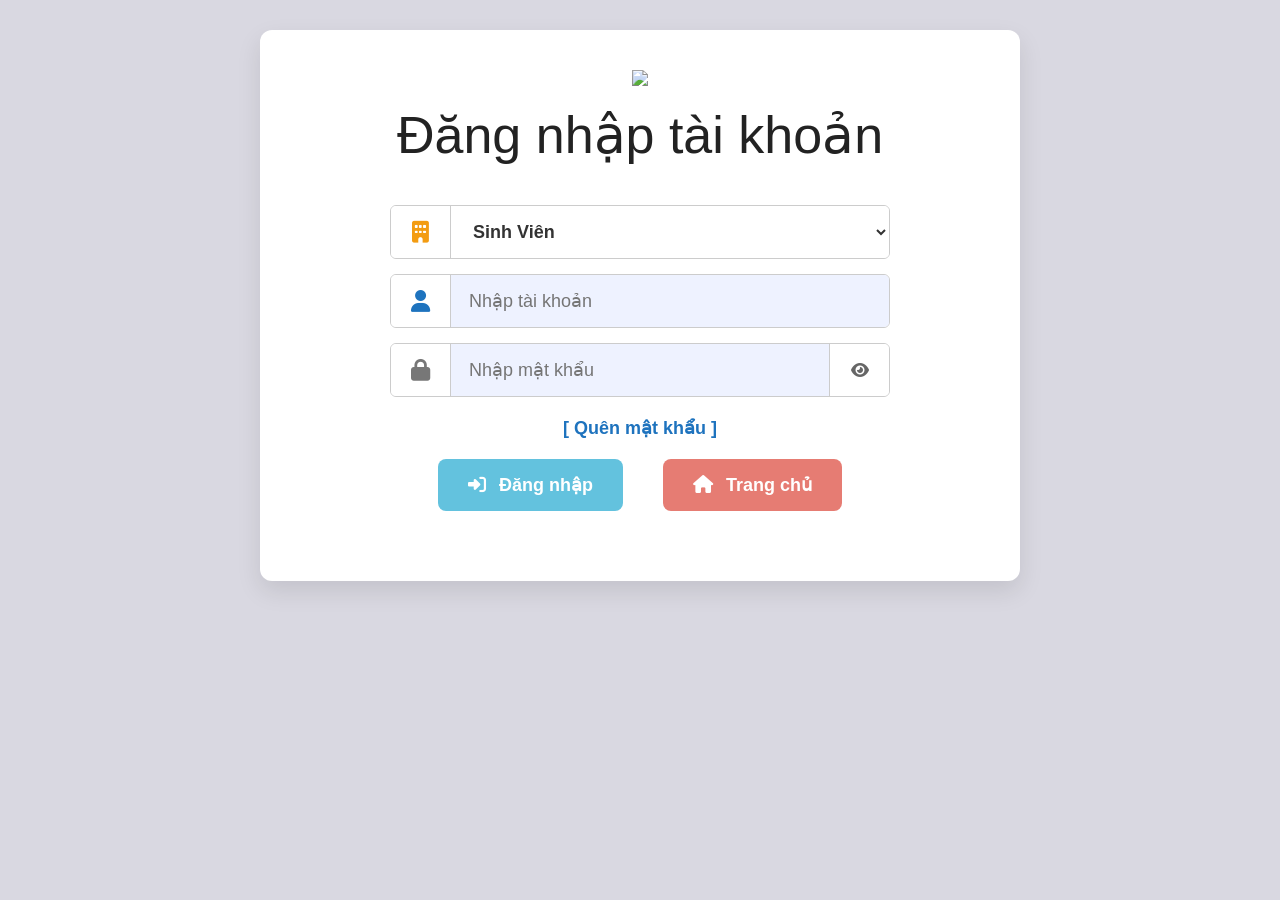
==== admin.html @ 7f50b0c2 "up" ====
<!DOCTYPE html>
<html lang="vi">

<head>
    <meta charset="UTF-8">
    <meta name="viewport" content="width=device-width, initial-scale=1.0">
    <title>Đăng nhập hệ thống</title>

    <!-- FONT AWESOME -->
    <link rel="stylesheet"
    href="https://cdnjs.cloudflare.com/ajax/libs/font-awesome/6.5.1/css/all.min.css">

    <!-- LINK CSS -->
    <link rel="stylesheet" href="css/style.css">
</head>

<body>

    <div class="login-container">

        <!-- LOGO -->
        <div class="logo">
            <img src="https://upload.wikimedia.org/wikipedia/commons/thumb/0/08/Orange_sun_icon.svg/512px-Orange_sun_icon.svg.png">
        </div>

        <h1>Đăng nhập tài khoản</h1>

        <!-- ROLE -->
        <div class="form-group">

            <div class="icon-box orange">
                <i class="fa-solid fa-building"></i>
            </div>

            <select id="role">
                <option>Sinh Viên</option>
                <option>Giảng Viên</option>
                <option>Quản Trị</option>
            </select>

        </div>

        <!-- USERNAME -->
        <div class="form-group">

            <div class="icon-box blue">
                <i class="fa-solid fa-user"></i>
            </div>

            <input type="text"
            id="username"
            placeholder="Nhập tài khoản">

        </div>

        <!-- PASSWORD -->
        <div class="form-group">

            <div class="icon-box gray">
                <i class="fa-solid fa-lock"></i>
            </div>

            <input type="password"
            id="password"
            placeholder="Nhập mật khẩu">

            <div class="eye"
            onclick="togglePassword()">

                <i class="fa-solid fa-eye"></i>

            </div>

        </div>

        <!-- FORGOT -->
        <a href="#"
        class="forgot"
        onclick="forgotPassword()">

            [ Quên mật khẩu ]

        </a>

        <!-- BUTTON -->
        <div class="btn-group">

            <!-- NÚT ĐĂNG NHẬP -->
            <button class="btn btn-login"
            onclick="login()">

                <i class="fa-solid fa-right-to-bracket"></i>

                Đăng nhập

            </button>

            <!-- NÚT TRANG CHỦ -->
            <button class="btn btn-home"
            onclick="goHome()">

                <i class="fa-solid fa-house"></i>

                Trang chủ

            </button>

        </div>

    </div>

    <!-- LINK FILE JAVASCRIPT -->
    <script src="js/admin.js"></script>

</body>
</html>
---- css/style.css ----
*{
      margin:0;
      padding:0;
      box-sizing:border-box;
      font-family:Arial, Helvetica, sans-serif;
    }

    body{
      background:#d9d8e1;
      display:flex;
      justify-content:center;
      align-items:flex-start;
      min-height:100vh;
      padding-top:30px;
    }

    .login-container{
      width:760px;
      background:#fff;
      border-radius:12px;
      padding:40px 0 70px;
      text-align:center;
      box-shadow:0 10px 25px rgba(0,0,0,0.1);
    }

    .logo img{
      width:120px;
      margin-bottom:15px;
    }

    h1{
      font-size:52px;
      font-weight:400;
      margin-bottom:40px;
      color:#222;
    }

    .form-group{
      width:500px;
      margin:15px auto;
      display:flex;
      align-items:center;
      border:1px solid #ccc;
      border-radius:6px;
      overflow:hidden;
      background:#fff;
    }

    .icon-box{
      width:60px;
      height:52px;
      display:flex;
      align-items:center;
      justify-content:center;
      border-right:1px solid #ccc;
      font-size:22px;
      background:#fff;
    }

    .orange{
      color:#f39c12;
    }

    .blue{
      color:#1e73be;
    }

    .gray{
      color:#777;
    }

    select,
    input{
      flex:1;
      height:52px;
      border:none;
      outline:none;
      padding:0 18px;
      font-size:18px;
      background:#eef2ff;
    }

    select{
      background:#fff;
      font-weight:bold;
      color:#333;
    }

    .eye{
      width:60px;
      height:52px;
      display:flex;
      align-items:center;
      justify-content:center;
      border-left:1px solid #ccc;
      cursor:pointer;
      background:#fff;
      color:#666;
    }

    .forgot{
      display:block;
      margin:20px 0;
      color:#1e73be;
      text-decoration:none;
      font-size:18px;
      font-weight:bold;
    }

    .forgot:hover{
      text-decoration:underline;
    }

    .btn-group{
      display:flex;
      justify-content:center;
      gap:40px;
    }

    .btn{
      border:none;
      padding:15px 30px;
      font-size:18px;
      border-radius:8px;
      color:white;
      cursor:pointer;
      font-weight:bold;
      transition:0.3s;
    }

    .btn:hover{
      transform:scale(1.05);
      opacity:0.9;
    }

    .btn-login{
      background:#63c2de;
    }

    .btn-home{
      background:#e67c73;
    }

    .btn i{
      margin-right:8px;
    }

    @media(max-width:768px){

      .login-container{
        width:95%;
      }

      .form-group{
        width:92%;
      }

      h1{
        font-size:40px;
      }

      .btn-group{
        flex-direction:column;
        align-items:center;
        gap:15px;
      }
    }
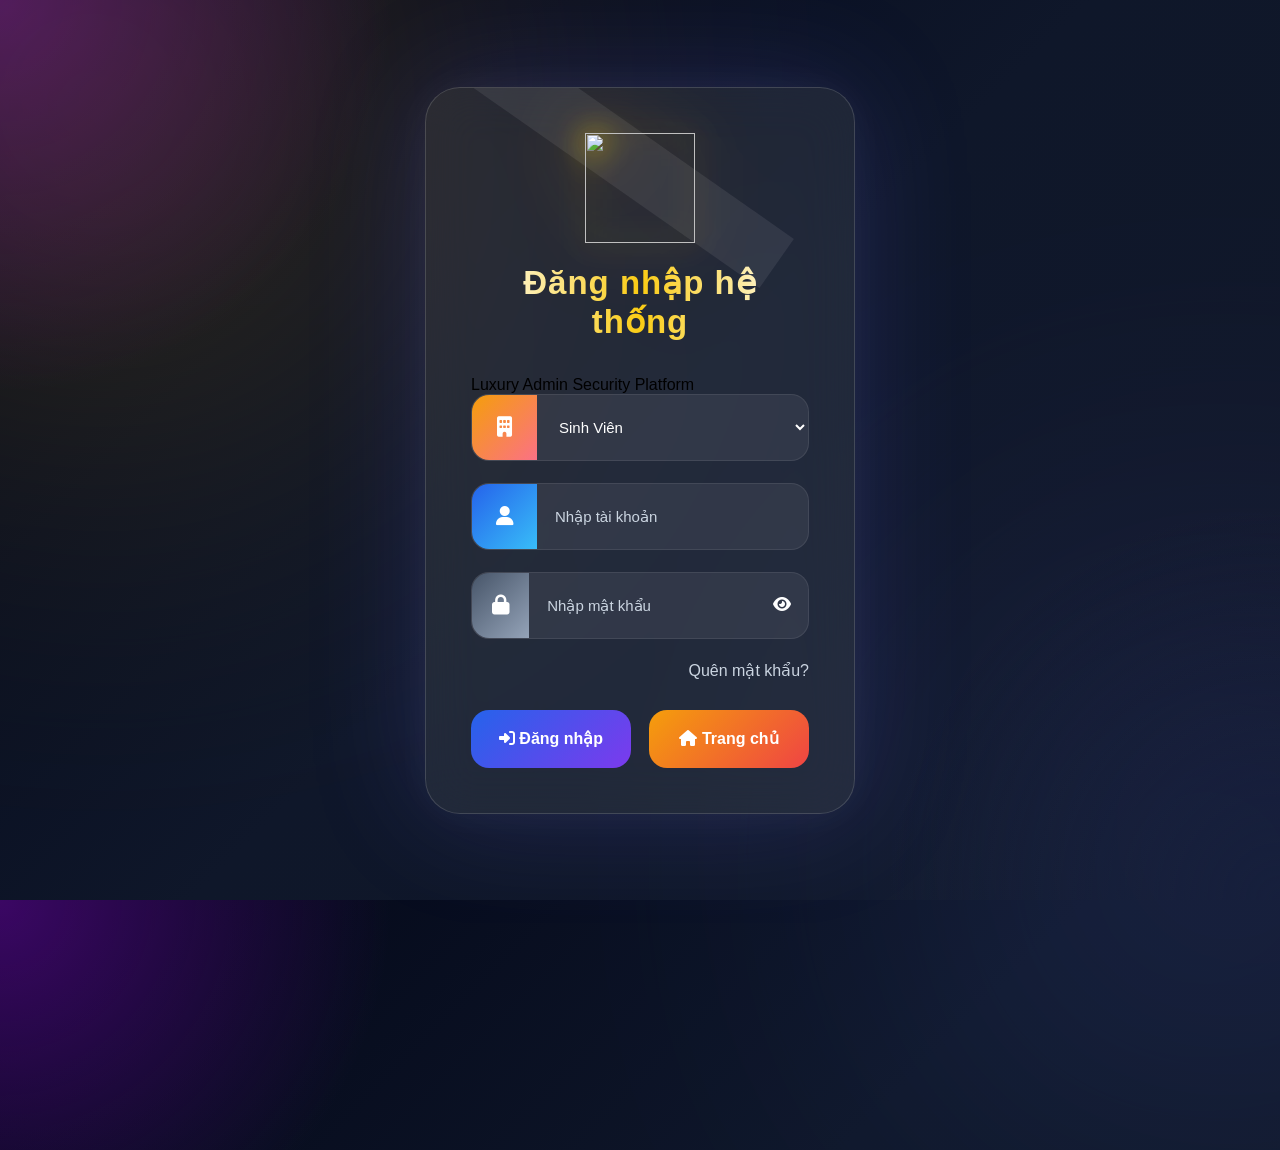
==== commit c92cb97c: "up" ====
--- a/admin.html
+++ b/admin.html
@@ -3,19 +3,36 @@
 
 <head>
     <meta charset="UTF-8">
-    <meta name="viewport" content="width=device-width, initial-scale=1.0">
-    <title>Đăng nhập hệ thống</title>
+    <meta name="viewport"
+    content="width=device-width, initial-scale=1.0">
+
+    <title>Luxury Login System</title>
 
     <!-- FONT AWESOME -->
     <link rel="stylesheet"
     href="https://cdnjs.cloudflare.com/ajax/libs/font-awesome/6.5.1/css/all.min.css">
 
-    <!-- LINK CSS -->
-    <link rel="stylesheet" href="css/style.css">
+    <!-- CSS -->
+<link rel="stylesheet" href="css/style.css">
+    <a href="index.html"></a>
+    <a href="index2.html"></a>
 </head>
 
 <body>
+        <a href="index.html"></a>
+        <a href="index2.html"></a>
 
+    <!-- BACKGROUND -->
+    <div class="bg-animation">
+
+        <span></span>
+        <span></span>
+        <span></span>
+        <span></span>
+
+    </div>
+
+    <!-- LOGIN -->
     <div class="login-container">
 
         <!-- LOGO -->
@@ -23,7 +40,12 @@
             <img src="https://upload.wikimedia.org/wikipedia/commons/thumb/0/08/Orange_sun_icon.svg/512px-Orange_sun_icon.svg.png">
         </div>
 
-        <h1>Đăng nhập tài khoản</h1>
+        <!-- TITLE -->
+        <h1>Đăng nhập hệ thống</h1>
+
+        <p class="sub-title">
+            Luxury Admin Security Platform
+        </p>
 
         <!-- ROLE -->
         <div class="form-group">
@@ -33,9 +55,11 @@
             </div>
 
             <select id="role">
+
                 <option>Sinh Viên</option>
                 <option>Giảng Viên</option>
                 <option>Quản Trị</option>
+
             </select>
 
         </div>
@@ -78,29 +102,25 @@
         class="forgot"
         onclick="forgotPassword()">
 
-            [ Quên mật khẩu ]
+            Quên mật khẩu?
 
         </a>
 
         <!-- BUTTON -->
         <div class="btn-group">
 
-            <!-- NÚT ĐĂNG NHẬP -->
             <button class="btn btn-login"
             onclick="login()">
 
                 <i class="fa-solid fa-right-to-bracket"></i>
-
                 Đăng nhập
 
             </button>
 
-            <!-- NÚT TRANG CHỦ -->
             <button class="btn btn-home"
             onclick="goHome()">
 
                 <i class="fa-solid fa-house"></i>
-
                 Trang chủ
 
             </button>
@@ -109,7 +129,6 @@
 
     </div>
 
-    <!-- LINK FILE JAVASCRIPT -->
     <script src="js/admin.js"></script>
 
 </body>
--- a/css/style.css
+++ b/css/style.css
@@ -1,167 +1,462 @@
- *{
-      margin:0;
-      padding:0;
-      box-sizing:border-box;
-      font-family:Arial, Helvetica, sans-serif;
-    }
-
-    body{
-      background:#d9d8e1;
-      display:flex;
-      justify-content:center;
-      align-items:flex-start;
-      min-height:100vh;
-      padding-top:30px;
-    }
+/* =========================
+   RESET
+========================= */
+*{
+    margin:0;
+    padding:0;
+    box-sizing:border-box;
+    font-family:'Poppins',sans-serif;
+}
+
+body{
+    height:100vh;
+    overflow:hidden;
+
+    display:flex;
+    justify-content:center;
+    align-items:center;
+
+    background:
+    radial-gradient(circle at top left,#3b0764 0%,transparent 25%),
+    radial-gradient(circle at bottom right,#0f172a 0%,transparent 25%),
+    linear-gradient(135deg,#020617,#0f172a,#111827);
+
+    position:relative;
+}
+
+/* =========================
+   ANIMATION BACKGROUND
+========================= */
+
+body::before{
+    content:"";
+    position:absolute;
+    width:700px;
+    height:700px;
+    background:linear-gradient(45deg,#f59e0b,#facc15,#fb7185);
+
+    border-radius:50%;
+    filter:blur(180px);
+
+    opacity:0.18;
+
+    top:-250px;
+    left:-250px;
+
+    animation:moveGlow 10s infinite alternate;
+}
+
+body::after{
+    content:"";
+    position:absolute;
+    width:600px;
+    height:600px;
+
+    background:linear-gradient(45deg,#38bdf8,#6366f1,#8b5cf6);
+
+    border-radius:50%;
+    filter:blur(180px);
+
+    opacity:0.15;
+
+    bottom:-250px;
+    right:-250px;
+
+    animation:moveGlow2 12s infinite alternate;
+}
+
+/* =========================
+   LOGIN BOX
+========================= */
+
+.login-container{
+    width:430px;
+
+    padding:45px;
+
+    border-radius:35px;
+
+    background:rgba(255,255,255,0.08);
+
+    backdrop-filter:blur(25px);
+
+    border:1px solid rgba(255,255,255,0.15);
+
+    box-shadow:
+    0 0 40px rgba(255,255,255,0.05),
+    0 0 120px rgba(99,102,241,0.2);
+
+    position:relative;
+    z-index:10;
+
+    overflow:hidden;
+
+    animation:showBox 1s ease;
+}
+
+/* SHINE EFFECT */
+
+.login-container::before{
+    content:"";
+    position:absolute;
+
+    width:200%;
+    height:60px;
+
+    background:rgba(255,255,255,0.08);
+
+    transform:rotate(35deg);
+
+    top:-100px;
+    left:-100%;
+
+    animation:shine 5s infinite linear;
+}
+
+/* =========================
+   LOGO
+========================= */
+
+.logo{
+    display:flex;
+    justify-content:center;
+    margin-bottom:20px;
+}
+
+.logo img{
+    width:110px;
+    height:110px;
+
+    object-fit:cover;
+
+    filter:
+    drop-shadow(0 0 15px gold)
+    drop-shadow(0 0 40px orange);
+
+    animation:floatLogo 4s infinite ease-in-out;
+}
+
+/* =========================
+   TITLE
+========================= */
+
+h1{
+    text-align:center;
+    color:white;
+
+    font-size:33px;
+    font-weight:700;
+
+    margin-bottom:35px;
+
+    background:linear-gradient(to right,#fff,#facc15,#fff);
+
+    -webkit-background-clip:text;
+    -webkit-text-fill-color:transparent;
+
+    letter-spacing:1px;
+}
+
+/* =========================
+   FORM GROUP
+========================= */
+
+.form-group{
+    display:flex;
+    align-items:center;
+
+    margin-bottom:22px;
+
+    background:rgba(255,255,255,0.07);
+
+    border:1px solid rgba(255,255,255,0.08);
+
+    border-radius:18px;
+
+    overflow:hidden;
+
+    transition:0.4s;
+}
+
+.form-group:hover{
+    transform:translateY(-4px) scale(1.02);
+
+    box-shadow:
+    0 10px 30px rgba(255,255,255,0.08),
+    0 0 25px rgba(59,130,246,0.25);
+}
+
+/* =========================
+   ICON
+========================= */
+
+.icon-box{
+    width:65px;
+    height:65px;
+
+    display:flex;
+    justify-content:center;
+    align-items:center;
+
+    color:white;
+    font-size:20px;
+}
+
+.orange{
+    background:linear-gradient(135deg,#f59e0b,#fb7185);
+}
+
+.blue{
+    background:linear-gradient(135deg,#2563eb,#38bdf8);
+}
+
+.gray{
+    background:linear-gradient(135deg,#475569,#94a3b8);
+}
+
+/* =========================
+   INPUT
+========================= */
+
+.form-group input,
+.form-group select{
+    flex:1;
+
+    height:65px;
+
+    border:none;
+    outline:none;
+
+    background:transparent;
+
+    color:white;
+
+    padding:0 18px;
+
+    font-size:15px;
+}
+
+.form-group input::placeholder{
+    color:#cbd5e1;
+}
+
+select option{
+    color:black;
+}
+
+/* =========================
+   EYE
+========================= */
+
+.eye{
+    width:60px;
+
+    text-align:center;
+
+    color:white;
+
+    cursor:pointer;
+
+    transition:0.3s;
+}
+
+.eye:hover{
+    color:#facc15;
+    transform:scale(1.2);
+}
+
+/* =========================
+   FORGOT
+========================= */
+
+.forgot{
+    display:block;
+
+    text-align:right;
+
+    color:#cbd5e1;
+
+    text-decoration:none;
+
+    margin-bottom:30px;
+
+    transition:0.3s;
+}
+
+.forgot:hover{
+    color:#facc15;
+    letter-spacing:1px;
+}
+
+/* =========================
+   BUTTONS
+========================= */
+
+.btn-group{
+    display:flex;
+    gap:18px;
+}
+
+.btn{
+    flex:1;
+
+    height:58px;
+
+    border:none;
+
+    border-radius:18px;
+
+    color:white;
+
+    font-size:16px;
+    font-weight:600;
+
+    cursor:pointer;
+
+    transition:0.4s;
+
+    position:relative;
+
+    overflow:hidden;
+}
+
+.btn::before{
+    content:"";
+    position:absolute;
+
+    width:0%;
+    height:100%;
+
+    background:rgba(255,255,255,0.2);
+
+    top:0;
+    left:0;
+
+    transition:0.5s;
+}
+
+.btn:hover::before{
+    width:100%;
+}
+
+.btn-login{
+    background:linear-gradient(135deg,#2563eb,#7c3aed);
+}
+
+.btn-home{
+    background:linear-gradient(135deg,#f59e0b,#ef4444);
+}
+
+.btn:hover{
+    transform:translateY(-5px);
+
+    box-shadow:
+    0 10px 30px rgba(0,0,0,0.4),
+    0 0 20px rgba(255,255,255,0.15);
+}
+
+/* =========================
+   PARTICLES
+========================= */
+
+.particle{
+    position:absolute;
+
+    width:6px;
+    height:6px;
+
+    background:white;
+
+    border-radius:50%;
+
+    opacity:0.3;
+
+    animation:particleMove linear infinite;
+}
+
+/* =========================
+   ANIMATION
+========================= */
+
+@keyframes showBox{
+    from{
+        opacity:0;
+        transform:translateY(40px) scale(0.9);
+    }
+
+    to{
+        opacity:1;
+        transform:translateY(0) scale(1);
+    }
+}
+
+@keyframes shine{
+    0%{
+        left:-120%;
+    }
+
+    100%{
+        left:120%;
+    }
+}
+
+@keyframes floatLogo{
+    0%{
+        transform:translateY(0px);
+    }
+
+    50%{
+        transform:translateY(-12px);
+    }
+
+    100%{
+        transform:translateY(0px);
+    }
+}
+
+@keyframes moveGlow{
+    from{
+        transform:translate(0,0);
+    }
+
+    to{
+        transform:translate(120px,80px);
+    }
+}
+
+@keyframes moveGlow2{
+    from{
+        transform:translate(0,0);
+    }
+
+    to{
+        transform:translate(-100px,-80px);
+    }
+}
+
+@keyframes particleMove{
+    from{
+        transform:translateY(100vh) scale(0);
+    }
+
+    to{
+        transform:translateY(-120vh) scale(1.5);
+    }
+}
+
+/* =========================
+   RESPONSIVE
+========================= */
+
+@media(max-width:500px){
 
     .login-container{
-      width:760px;
-      background:#fff;
-      border-radius:12px;
-      padding:40px 0 70px;
-      text-align:center;
-      box-shadow:0 10px 25px rgba(0,0,0,0.1);
-    }
-
-    .logo img{
-      width:120px;
-      margin-bottom:15px;
-    }
-
-    h1{
-      font-size:52px;
-      font-weight:400;
-      margin-bottom:40px;
-      color:#222;
-    }
-
-    .form-group{
-      width:500px;
-      margin:15px auto;
-      display:flex;
-      align-items:center;
-      border:1px solid #ccc;
-      border-radius:6px;
-      overflow:hidden;
-      background:#fff;
-    }
-
-    .icon-box{
-      width:60px;
-      height:52px;
-      display:flex;
-      align-items:center;
-      justify-content:center;
-      border-right:1px solid #ccc;
-      font-size:22px;
-      background:#fff;
-    }
-
-    .orange{
-      color:#f39c12;
-    }
-
-    .blue{
-      color:#1e73be;
-    }
-
-    .gray{
-      color:#777;
-    }
-
-    select,
-    input{
-      flex:1;
-      height:52px;
-      border:none;
-      outline:none;
-      padding:0 18px;
-      font-size:18px;
-      background:#eef2ff;
-    }
-
-    select{
-      background:#fff;
-      font-weight:bold;
-      color:#333;
-    }
-
-    .eye{
-      width:60px;
-      height:52px;
-      display:flex;
-      align-items:center;
-      justify-content:center;
-      border-left:1px solid #ccc;
-      cursor:pointer;
-      background:#fff;
-      color:#666;
-    }
-
-    .forgot{
-      display:block;
-      margin:20px 0;
-      color:#1e73be;
-      text-decoration:none;
-      font-size:18px;
-      font-weight:bold;
-    }
-
-    .forgot:hover{
-      text-decoration:underline;
+        width:92%;
+        padding:30px;
     }
 
     .btn-group{
-      display:flex;
-      justify-content:center;
-      gap:40px;
-    }
-
-    .btn{
-      border:none;
-      padding:15px 30px;
-      font-size:18px;
-      border-radius:8px;
-      color:white;
-      cursor:pointer;
-      font-weight:bold;
-      transition:0.3s;
-    }
-
-    .btn:hover{
-      transform:scale(1.05);
-      opacity:0.9;
-    }
-
-    .btn-login{
-      background:#63c2de;
-    }
-
-    .btn-home{
-      background:#e67c73;
-    }
-
-    .btn i{
-      margin-right:8px;
-    }
-
-    @media(max-width:768px){
-
-      .login-container{
-        width:95%;
-      }
-
-      .form-group{
-        width:92%;
-      }
-
-      h1{
-        font-size:40px;
-      }
-
-      .btn-group{
         flex-direction:column;
-        align-items:center;
-        gap:15px;
-      }
-    }+    }
+
+}
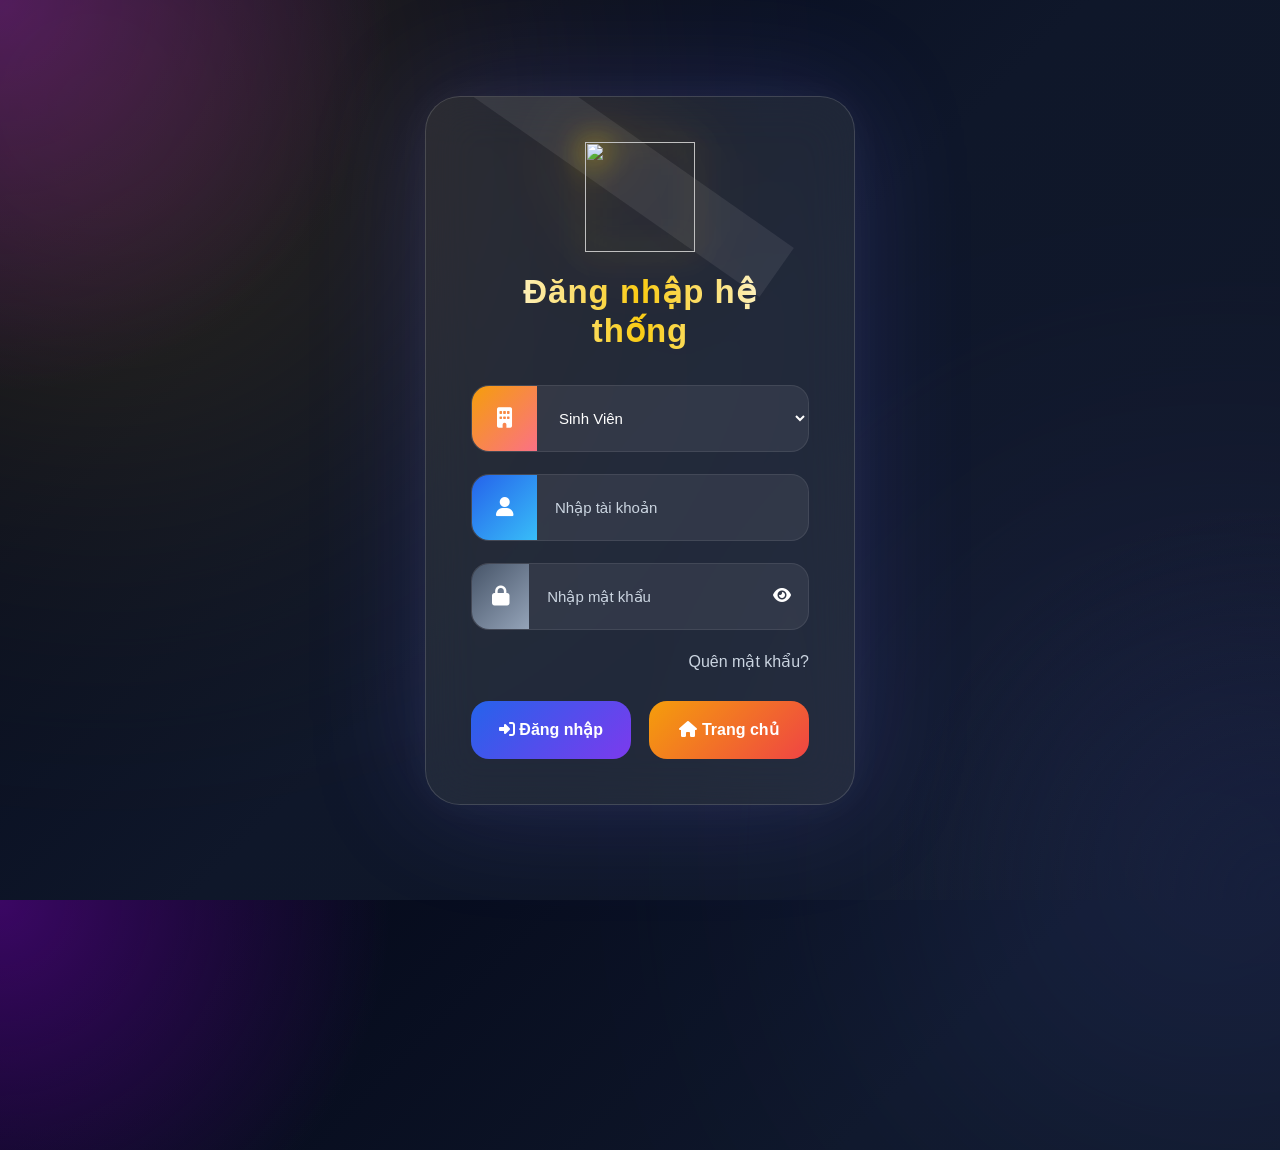
==== commit b00e68cb: "up" ====
--- a/admin.html
+++ b/admin.html
@@ -44,7 +44,7 @@
         <h1>Đăng nhập hệ thống</h1>
 
         <p class="sub-title">
-            Luxury Admin Security Platform
+            
         </p>
 
         <!-- ROLE -->
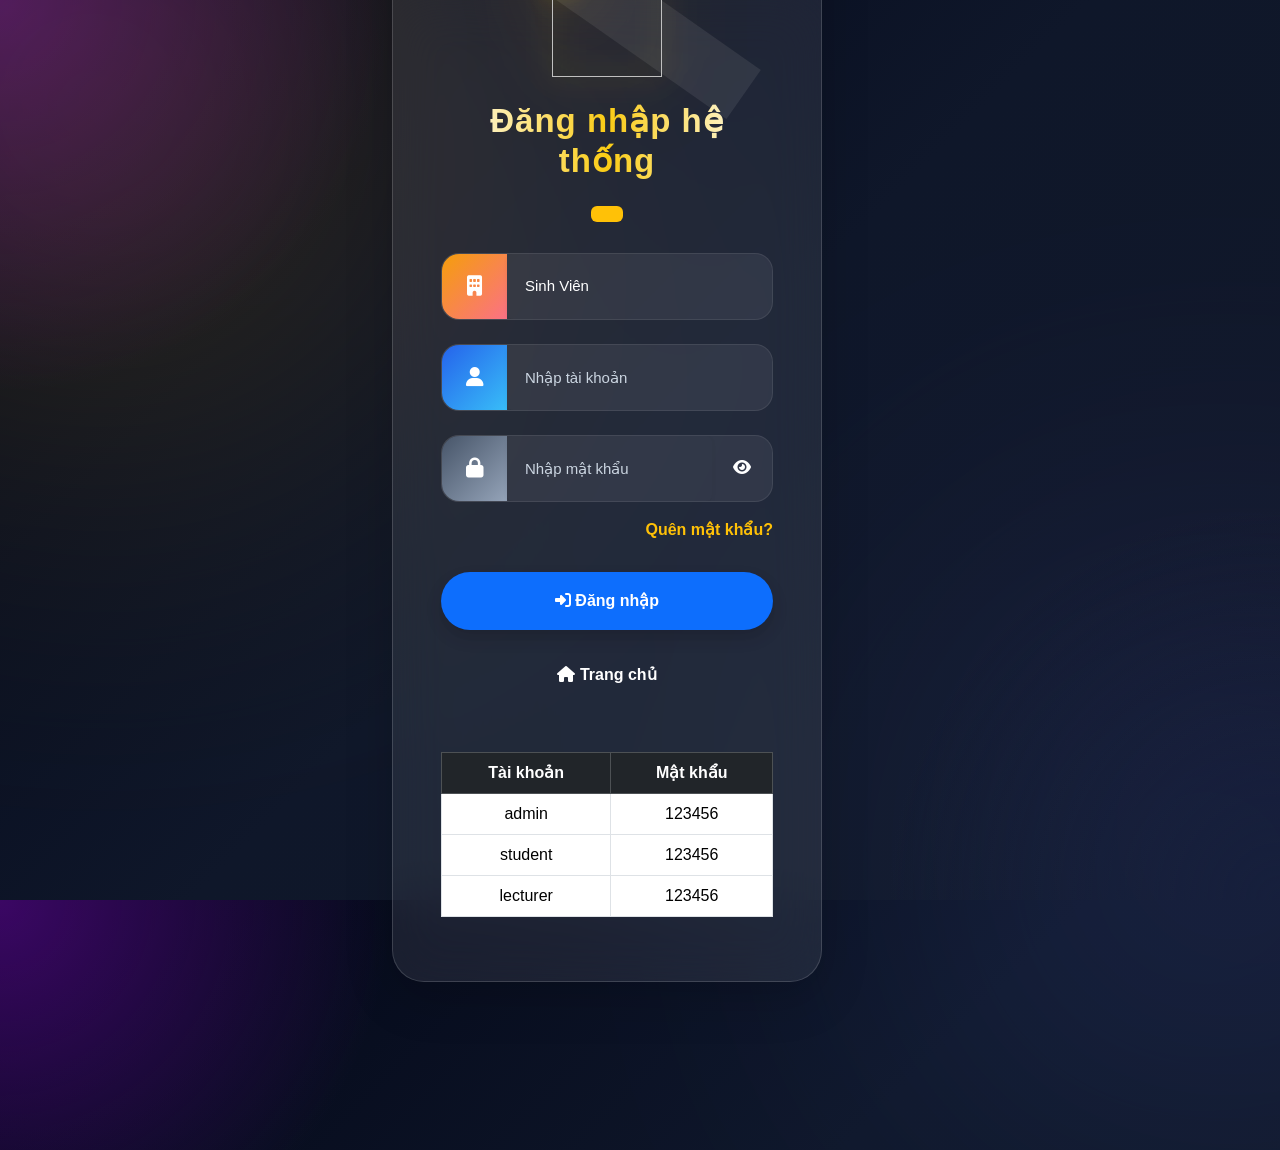
==== commit b97a50f3: "up" ====
--- a/admin.html
+++ b/admin.html
@@ -3,24 +3,32 @@
 
 <head>
     <meta charset="UTF-8">
+
     <meta name="viewport"
     content="width=device-width, initial-scale=1.0">
 
     <title>Luxury Login System</title>
+
+    <!-- BOOTSTRAP 5 -->
+    <link href="https://cdn.jsdelivr.net/npm/bootstrap@5.3.3/dist/css/bootstrap.min.css"
+    rel="stylesheet">
 
     <!-- FONT AWESOME -->
     <link rel="stylesheet"
     href="https://cdnjs.cloudflare.com/ajax/libs/font-awesome/6.5.1/css/all.min.css">
 
     <!-- CSS -->
-<link rel="stylesheet" href="css/style.css">
+    <link rel="stylesheet" href="css/style.css">
+
     <a href="index.html"></a>
     <a href="index2.html"></a>
+
 </head>
 
 <body>
-        <a href="index.html"></a>
-        <a href="index2.html"></a>
+
+    <a href="index.html"></a>
+    <a href="index2.html"></a>
 
     <!-- BACKGROUND -->
     <div class="bg-animation">
@@ -32,103 +40,198 @@
 
     </div>
 
-    <!-- LOGIN -->
-    <div class="login-container">
-
-        <!-- LOGO -->
-        <div class="logo">
-            <img src="https://upload.wikimedia.org/wikipedia/commons/thumb/0/08/Orange_sun_icon.svg/512px-Orange_sun_icon.svg.png">
+    <!-- CONTAINER -->
+    <div class="container-fluid min-vh-100 d-flex justify-content-center align-items-center p-3">
+
+        <!-- ROW -->
+        <div class="row w-100 justify-content-center">
+
+            <!-- COL -->
+            <div class="col-12 col-sm-10 col-md-8 col-lg-5">
+
+                <!-- LOGIN -->
+                <div class="login-container shadow-lg rounded-5 p-4 p-md-5">
+
+                    <!-- LOGO -->
+                    <div class="logo text-center mb-4">
+
+                        <img
+                        class="img-fluid"
+                        style="max-width:120px;"
+                        src="https://upload.wikimedia.org/wikipedia/commons/thumb/0/08/Orange_sun_icon.svg/512px-Orange_sun_icon.svg.png">
+
+                    </div>
+
+                    <!-- TITLE -->
+                    <h1 class="text-center fw-bold text-white mb-2">
+
+                        Đăng nhập hệ thống
+
+                    </h1>
+
+                    <p class="sub-title text-center text-light mb-4">
+
+                    </p>
+
+                    <!-- BADGE -->
+                    <div class="text-center mb-4">
+
+                        <span class="badge bg-warning text-dark fs-6 px-3 py-2">
+
+                            
+
+                        </span>
+
+                    </div>
+
+                    <!-- ROLE -->
+                    <div class="form-group mb-4">
+
+                        <div class="icon-box orange">
+                            <i class="fa-solid fa-building"></i>
+                        </div>
+
+                        <select id="role"
+                        class="form-select shadow-sm">
+
+                            <option>Sinh Viên</option>
+                            <option>Giảng Viên</option>
+                            <option>Quản Trị</option>
+
+                        </select>
+
+                    </div>
+
+                    <!-- USERNAME -->
+                    <div class="form-group mb-4">
+
+                        <div class="icon-box blue">
+                            <i class="fa-solid fa-user"></i>
+                        </div>
+
+                        <input
+                        type="text"
+                        id="username"
+                        class="form-control shadow-sm"
+                        placeholder="Nhập tài khoản">
+
+                    </div>
+
+                    <!-- PASSWORD -->
+                    <div class="form-group mb-3">
+
+                        <div class="icon-box gray">
+                            <i class="fa-solid fa-lock"></i>
+                        </div>
+
+                        <input
+                        type="password"
+                        id="password"
+                        class="form-control shadow-sm"
+                        placeholder="Nhập mật khẩu">
+
+                        <div class="eye"
+                        onclick="togglePassword()">
+
+                            <i class="fa-solid fa-eye"></i>
+
+                        </div>
+
+                    </div>
+
+                    <!-- FORGOT -->
+                    <div class="text-end mb-4">
+
+                        <a href="#"
+                        class="forgot text-warning fw-semibold text-decoration-none"
+                        onclick="forgotPassword()">
+
+                            Quên mật khẩu?
+
+                        </a>
+
+                    </div>
+
+                    <!-- BUTTON -->
+                    <div class="btn-group-custom d-grid gap-3">
+
+                        <button
+                        class="btn btn-primary btn-lg rounded-pill shadow"
+                        onclick="login()">
+
+                            <i class="fa-solid fa-right-to-bracket"></i>
+                            Đăng nhập
+
+                        </button>
+
+                        <button
+                        class="btn btn-outline-light btn-lg rounded-pill"
+                        onclick="goHome()">
+
+                            <i class="fa-solid fa-house"></i>
+                            Trang chủ
+
+                        </button>
+
+                    </div>
+
+                    <!-- TABLE COMPONENT -->
+                    <div class="table-responsive mt-5">
+
+                        <table class="table table-bordered table-hover text-center align-middle">
+
+                            <thead class="table-dark">
+
+                                <tr>
+
+                                    <th>Tài khoản</th>
+                                    <th>Mật khẩu</th>
+
+                                </tr>
+
+                            </thead>
+
+                            <tbody>
+
+                                <tr>
+
+                                    <td>admin</td>
+                                    <td>123456</td>
+
+                                </tr>
+
+                                <tr>
+
+                                    <td>student</td>
+                                    <td>123456</td>
+
+                                </tr>
+
+                                <tr>
+
+                                    <td>lecturer</td>
+                                    <td>123456</td>
+
+                                </tr>
+
+                            </tbody>
+
+                        </table>
+
+                    </div>
+
+                </div>
+
+            </div>
+
         </div>
 
-        <!-- TITLE -->
-        <h1>Đăng nhập hệ thống</h1>
-
-        <p class="sub-title">
-            
-        </p>
-
-        <!-- ROLE -->
-        <div class="form-group">
-
-            <div class="icon-box orange">
-                <i class="fa-solid fa-building"></i>
-            </div>
-
-            <select id="role">
-
-                <option>Sinh Viên</option>
-                <option>Giảng Viên</option>
-                <option>Quản Trị</option>
-
-            </select>
-
-        </div>
-
-        <!-- USERNAME -->
-        <div class="form-group">
-
-            <div class="icon-box blue">
-                <i class="fa-solid fa-user"></i>
-            </div>
-
-            <input type="text"
-            id="username"
-            placeholder="Nhập tài khoản">
-
-        </div>
-
-        <!-- PASSWORD -->
-        <div class="form-group">
-
-            <div class="icon-box gray">
-                <i class="fa-solid fa-lock"></i>
-            </div>
-
-            <input type="password"
-            id="password"
-            placeholder="Nhập mật khẩu">
-
-            <div class="eye"
-            onclick="togglePassword()">
-
-                <i class="fa-solid fa-eye"></i>
-
-            </div>
-
-        </div>
-
-        <!-- FORGOT -->
-        <a href="#"
-        class="forgot"
-        onclick="forgotPassword()">
-
-            Quên mật khẩu?
-
-        </a>
-
-        <!-- BUTTON -->
-        <div class="btn-group">
-
-            <button class="btn btn-login"
-            onclick="login()">
-
-                <i class="fa-solid fa-right-to-bracket"></i>
-                Đăng nhập
-
-            </button>
-
-            <button class="btn btn-home"
-            onclick="goHome()">
-
-                <i class="fa-solid fa-house"></i>
-                Trang chủ
-
-            </button>
-
-        </div>
-
     </div>
 
+    <!-- BOOTSTRAP JS -->
+    <script src="https://cdn.jsdelivr.net/npm/bootstrap@5.3.3/dist/js/bootstrap.bundle.min.js"></script>
+
+    <!-- JS -->
     <script src="js/admin.js"></script>
 
 </body>
